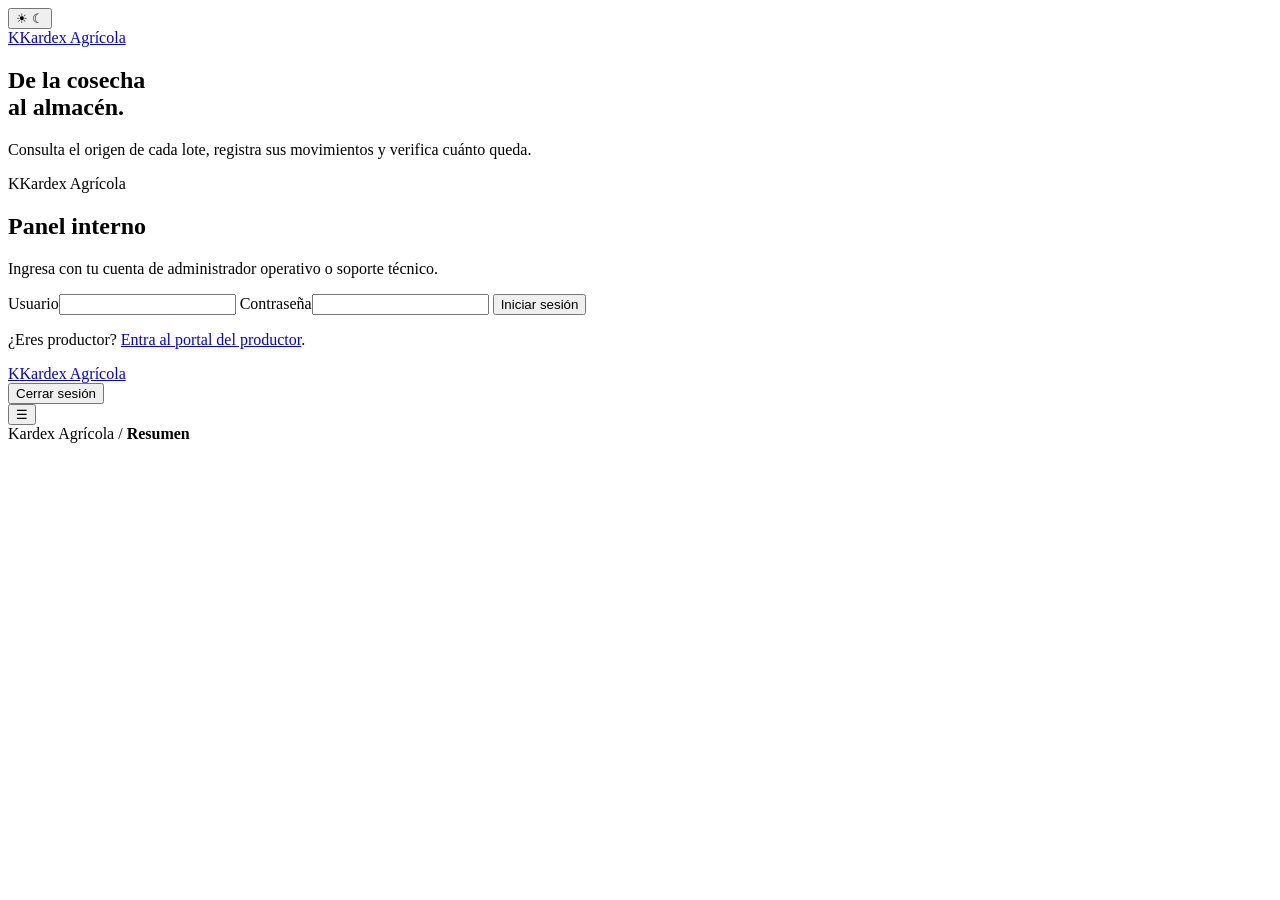
==== src/static/admin/index.html @ aaa024fa "Restaura el soporte por WhatsApp y el panel interno" ====
<!doctype html>
<html lang="es" data-theme="light">
<head>
  <meta charset="utf-8">
  <meta name="viewport" content="width=device-width, initial-scale=1">
  <title>Kardex Agrícola · Panel interno</title>
  <link rel="stylesheet" href="/admin/static/styles.css">
  <link rel="stylesheet" href="/inicio/static/acopio.css">
  <script defer src="/inicio/static/acopio.js"></script>
  <script defer src="/admin/static/app.js"></script>
</head>
<body>
  <div id="toast" class="toast" role="status" aria-live="polite"></div>
  <button id="theme-toggle" class="theme-toggle" type="button" aria-label="Cambiar tema">
    <span class="theme-ico theme-ico-sun" aria-hidden="true">☀</span>
    <span class="theme-ico theme-ico-moon" aria-hidden="true">☾</span>
  </button>

  <section id="auth-screen" class="auth-layout">
    <div class="auth-visual">
      <a class="brand brand-light" href="/"><span class="brand-mark" aria-hidden="true">K</span>Kardex Agrícola</a>
      <div class="auth-message">
        <h1>De la cosecha<br>al almacén.</h1>
        <p>Consulta el origen de cada lote, registra sus movimientos y verifica cuánto queda.</p>
      </div>
    </div>
    <div class="auth-panel">
      <div class="auth-mobile-brand brand"><span class="brand-mark" aria-hidden="true">K</span>Kardex Agrícola</div>
      <section class="auth-card">
        <h2>Panel interno</h2>
        <p class="muted">Ingresa con tu cuenta de administrador operativo o soporte técnico.</p>
        <form id="login-form" class="form-stack">
          <label>Usuario<input name="username" autocomplete="username" required></label>
          <label>Contraseña<input name="password" type="password" autocomplete="current-password" required></label>
          <button class="btn btn-primary btn-full" type="submit">Iniciar sesión</button>
        </form>
        <p class="auth-help">¿Eres productor? <a href="/portal">Entra al portal del productor</a>.</p>
      </section>
    </div>
  </section>

  <div id="app-shell" class="app-shell hidden">
    <aside class="sidebar" id="sidebar">
      <a href="/" class="brand brand-light"><span class="brand-mark" aria-hidden="true">K</span>Kardex Agrícola</a>
      <button hidden type="button" class="btn btn-soft" id="aviso-solicitudes" data-page="clients" aria-live="polite"></button>
      <nav id="side-nav" aria-label="Panel interno"></nav>
      <div class="sidebar-bottom">
        <div class="profile-mini">
          <div class="avatar" id="user-avatar" aria-hidden="true"></div>
          <div><strong id="side-user"></strong><small id="side-role"></small></div>
        </div>
        <button id="logout-btn" class="logout-btn" type="button">Cerrar sesión</button>
      </div>
    </aside>
    <main class="main-area">
      <header class="topbar">
        <button id="menu-toggle" class="icon-btn mobile-only" aria-label="Abrir menú" type="button">☰</button>
        <div>
          <div class="breadcrumb">Kardex Agrícola <span>/</span> <b id="page-crumb">Resumen</b></div>
          <div class="top-date" id="today-label"></div>
        </div>
      </header>
      <div class="content" id="page-content"></div>
    </main>
  </div>
  <dialog id="action-dialog" class="action-dialog" aria-labelledby="dialog-title">
    <div class="panel-head">
      <h3 id="dialog-title"></h3>
      <button class="btn btn-soft" id="dialog-close" type="button" aria-label="Cerrar diálogo">Cerrar</button>
    </div>
    <div id="dialog-content"></div>
  </dialog>
</body>
</html>
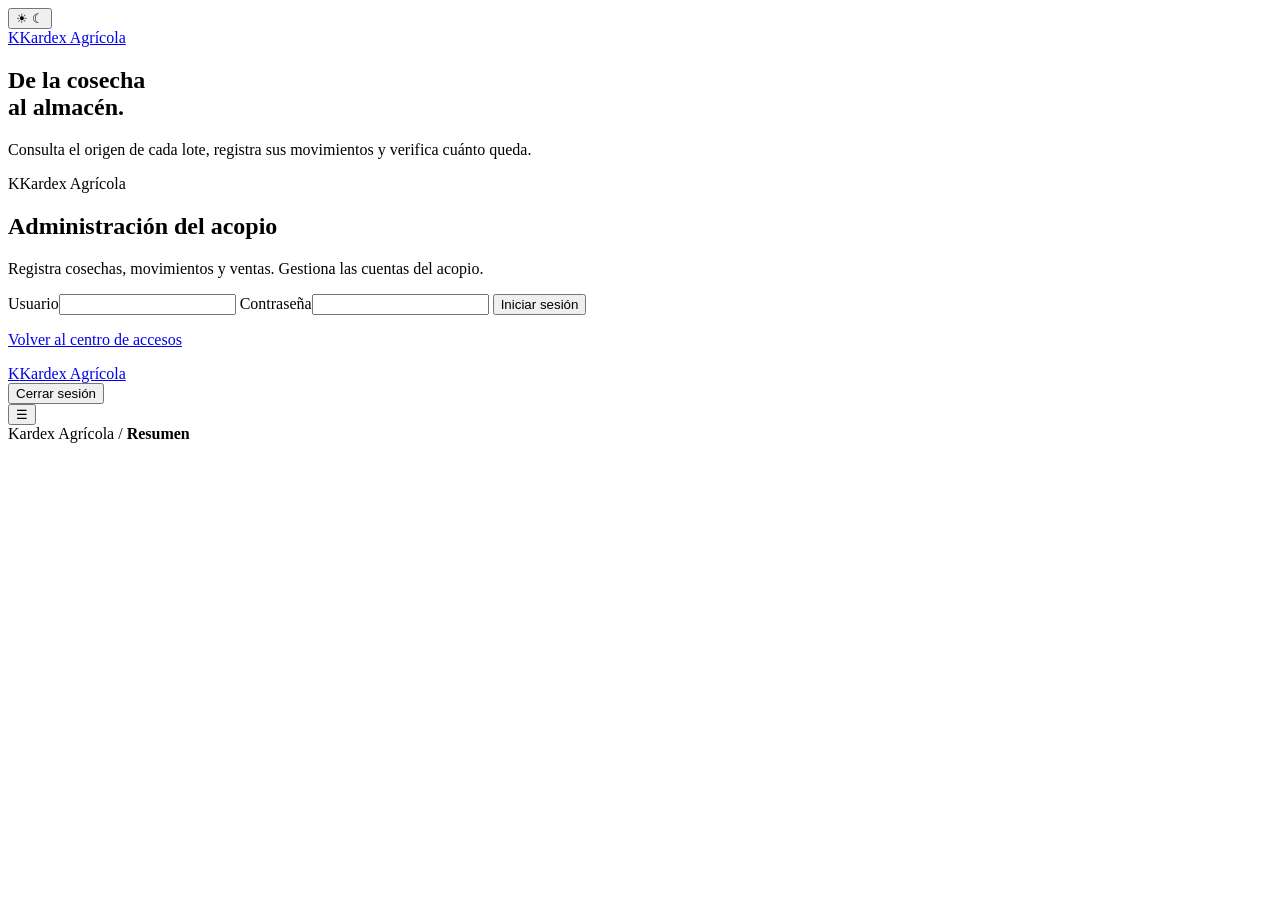
==== commit 58310a3f: "Separa trabajador, administrador, dueño y acceso local del creador" ====
--- a/src/static/admin/index.html
+++ b/src/static/admin/index.html
@@ -3,11 +3,11 @@
 <head>
   <meta charset="utf-8">
   <meta name="viewport" content="width=device-width, initial-scale=1">
-  <title>Kardex Agrícola · Panel interno</title>
-  <link rel="stylesheet" href="/admin/static/styles.css">
+  <title>Kardex Agrícola · Administración del acopio</title>
+  <link rel="stylesheet" href="/admin/static/styles.css?v=2026.11.25.2">
   <link rel="stylesheet" href="/inicio/static/acopio.css">
   <script defer src="/inicio/static/acopio.js"></script>
-  <script defer src="/admin/static/app.js"></script>
+  <script defer src="/admin/static/app.js?v=2026.11.25.2"></script>
 </head>
 <body>
   <div id="toast" class="toast" role="status" aria-live="polite"></div>
@@ -27,14 +27,14 @@
     <div class="auth-panel">
       <div class="auth-mobile-brand brand"><span class="brand-mark" aria-hidden="true">K</span>Kardex Agrícola</div>
       <section class="auth-card">
-        <h2>Panel interno</h2>
-        <p class="muted">Ingresa con tu cuenta de administrador operativo o soporte técnico.</p>
+        <h2>Administración del acopio</h2>
+        <p class="muted">Registra cosechas, movimientos y ventas. Gestiona las cuentas del acopio.</p>
         <form id="login-form" class="form-stack">
           <label>Usuario<input name="username" autocomplete="username" required></label>
           <label>Contraseña<input name="password" type="password" autocomplete="current-password" required></label>
           <button class="btn btn-primary btn-full" type="submit">Iniciar sesión</button>
         </form>
-        <p class="auth-help">¿Eres productor? <a href="/portal">Entra al portal del productor</a>.</p>
+        <p class="auth-help"><a href="/">Volver al centro de accesos</a></p>
       </section>
     </div>
   </section>
@@ -43,7 +43,7 @@
     <aside class="sidebar" id="sidebar">
       <a href="/" class="brand brand-light"><span class="brand-mark" aria-hidden="true">K</span>Kardex Agrícola</a>
       <button hidden type="button" class="btn btn-soft" id="aviso-solicitudes" data-page="clients" aria-live="polite"></button>
-      <nav id="side-nav" aria-label="Panel interno"></nav>
+      <nav id="side-nav" aria-label="Administración del acopio"></nav>
       <div class="sidebar-bottom">
         <div class="profile-mini">
           <div class="avatar" id="user-avatar" aria-hidden="true"></div>
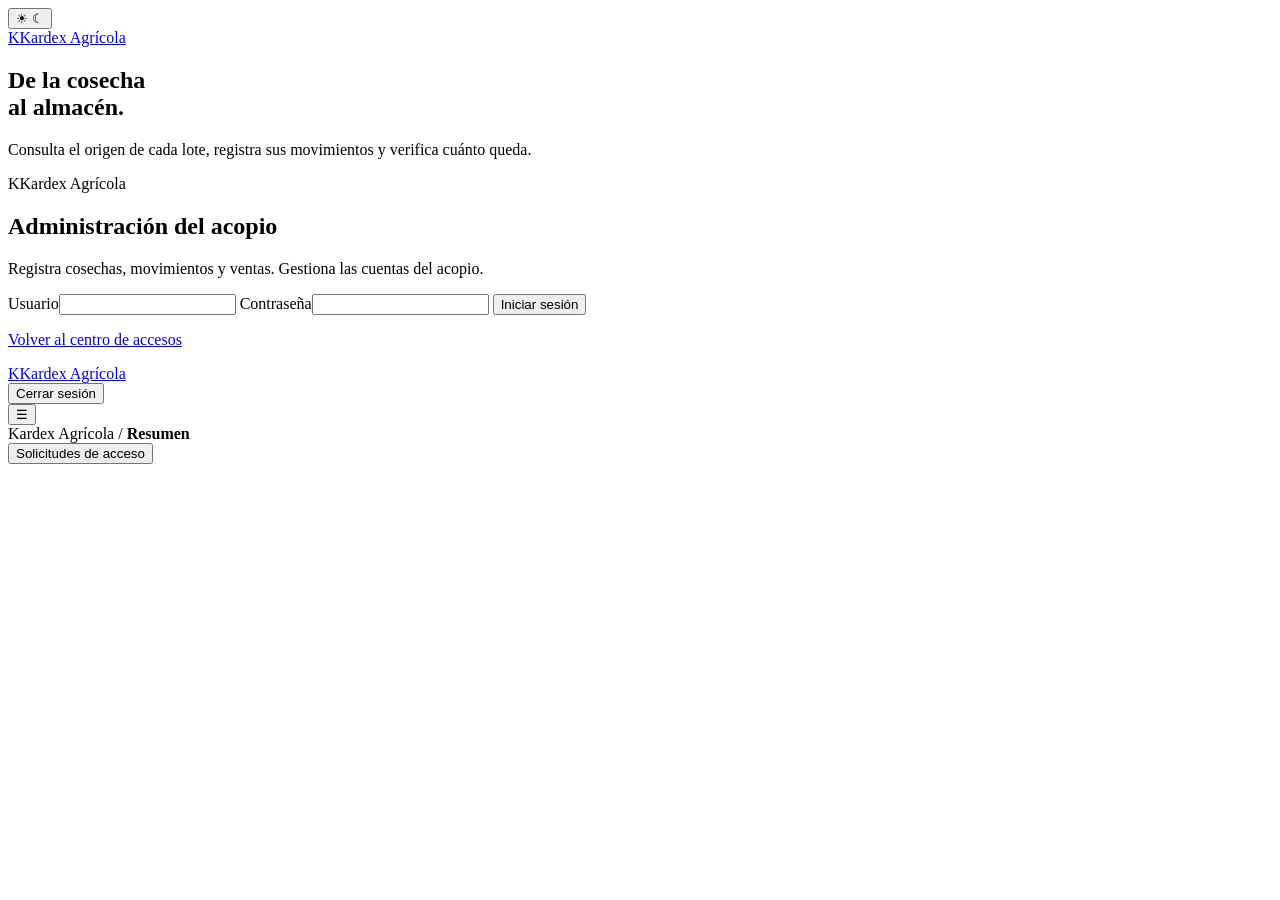
==== commit 8ca55748: "Organiza Dirección por mes y día, distingue los indicadores y destaca las solicitudes" ====
--- a/src/static/admin/index.html
+++ b/src/static/admin/index.html
@@ -4,10 +4,10 @@
   <meta charset="utf-8">
   <meta name="viewport" content="width=device-width, initial-scale=1">
   <title>Kardex Agrícola · Administración del acopio</title>
-  <link rel="stylesheet" href="/admin/static/styles.css?v=2026.11.25.2">
-  <link rel="stylesheet" href="/inicio/static/acopio.css">
-  <script defer src="/inicio/static/acopio.js"></script>
-  <script defer src="/admin/static/app.js?v=2026.11.25.2"></script>
+  <link rel="stylesheet" href="/admin/static/styles.css?v=roles-20261125b">
+  <link rel="stylesheet" href="/inicio/static/acopio.css?v=roles-20261125b">
+  <script defer src="/inicio/static/acopio.js?v=finca1"></script>
+  <script defer src="/admin/static/app.js?v=2026.11.25.4"></script>
 </head>
 <body>
   <div id="toast" class="toast" role="status" aria-live="polite"></div>
@@ -42,7 +42,6 @@
   <div id="app-shell" class="app-shell hidden">
     <aside class="sidebar" id="sidebar">
       <a href="/" class="brand brand-light"><span class="brand-mark" aria-hidden="true">K</span>Kardex Agrícola</a>
-      <button hidden type="button" class="btn btn-soft" id="aviso-solicitudes" data-page="clients" aria-live="polite"></button>
       <nav id="side-nav" aria-label="Administración del acopio"></nav>
       <div class="sidebar-bottom">
         <div class="profile-mini">
@@ -59,6 +58,7 @@
           <div class="breadcrumb">Kardex Agrícola <span>/</span> <b id="page-crumb">Resumen</b></div>
           <div class="top-date" id="today-label"></div>
         </div>
+        <button type="button" class="btn btn-soft" id="aviso-solicitudes" data-page="clients" aria-live="polite">Solicitudes de acceso</button>
       </header>
       <div class="content" id="page-content"></div>
     </main>
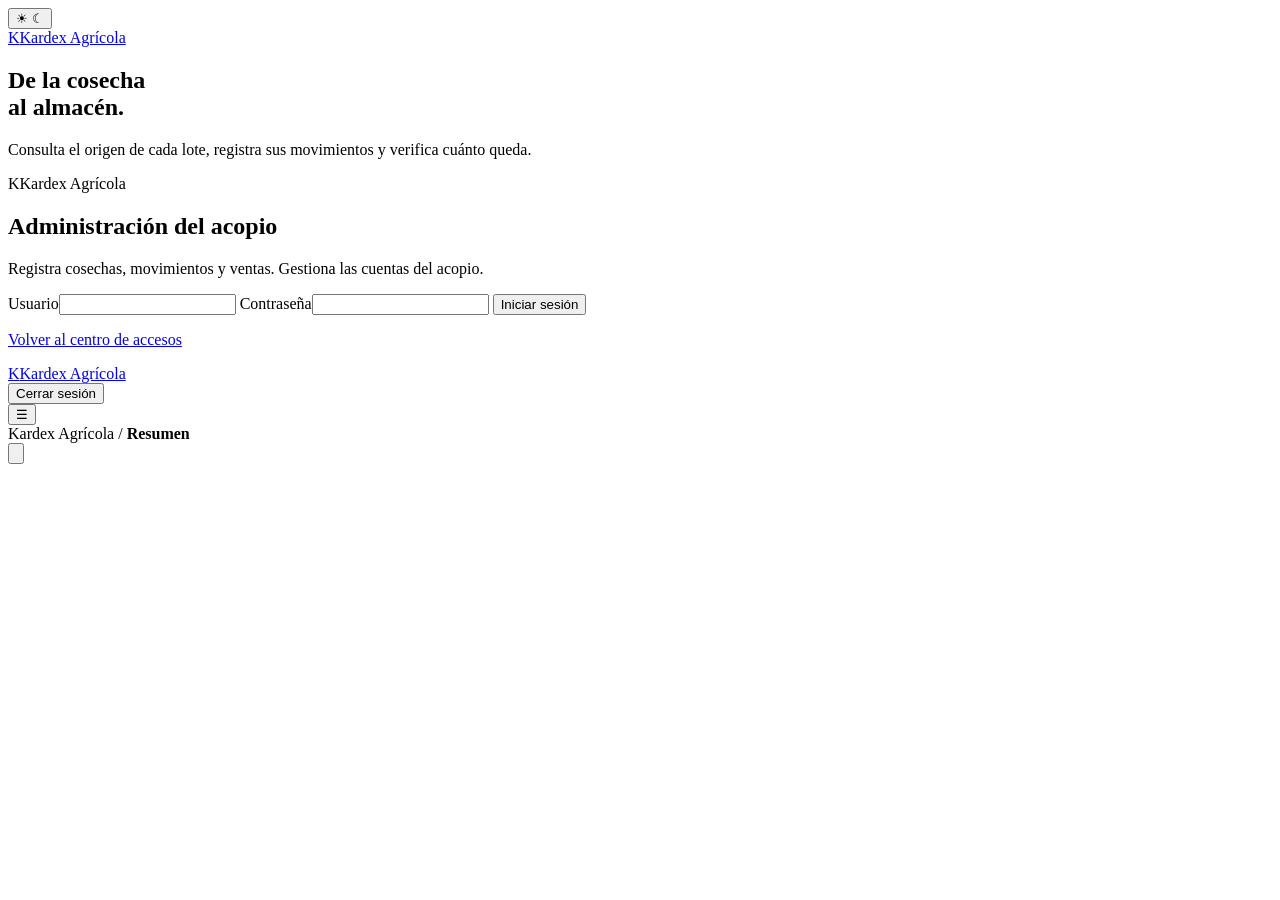
==== commit 64a8f7d4: "Mejora el contraste de cosechas y presenta las solicitudes en una campana" ====
--- a/src/static/admin/index.html
+++ b/src/static/admin/index.html
@@ -4,10 +4,10 @@
   <meta charset="utf-8">
   <meta name="viewport" content="width=device-width, initial-scale=1">
   <title>Kardex Agrícola · Administración del acopio</title>
-  <link rel="stylesheet" href="/admin/static/styles.css?v=roles-20261125b">
+  <link rel="stylesheet" href="/admin/static/styles.css?v=cosecha-20261125c">
   <link rel="stylesheet" href="/inicio/static/acopio.css?v=roles-20261125b">
   <script defer src="/inicio/static/acopio.js?v=finca1"></script>
-  <script defer src="/admin/static/app.js?v=2026.11.25.4"></script>
+  <script defer src="/admin/static/app.js?v=2026.11.25.5"></script>
 </head>
 <body>
   <div id="toast" class="toast" role="status" aria-live="polite"></div>
@@ -58,7 +58,13 @@
           <div class="breadcrumb">Kardex Agrícola <span>/</span> <b id="page-crumb">Resumen</b></div>
           <div class="top-date" id="today-label"></div>
         </div>
-        <button type="button" class="btn btn-soft" id="aviso-solicitudes" data-page="clients" aria-live="polite">Solicitudes de acceso</button>
+        <button type="button" class="notification-bell" id="aviso-solicitudes" data-page="clients"
+                aria-label="Consultar solicitudes de acceso" title="Consultar solicitudes de acceso">
+          <svg viewBox="0 0 24 24" fill="none" stroke="currentColor" stroke-width="1.8" stroke-linecap="round" stroke-linejoin="round" aria-hidden="true" focusable="false">
+            <path d="M18 8a6 6 0 0 0-12 0c0 7-3 8-3 9h18c0-1-3-2-3-9Z"/><path d="M10 20a2.2 2.2 0 0 0 4 0"/>
+          </svg>
+          <span class="notification-count" id="contador-solicitudes" hidden aria-hidden="true"></span>
+        </button>
       </header>
       <div class="content" id="page-content"></div>
     </main>
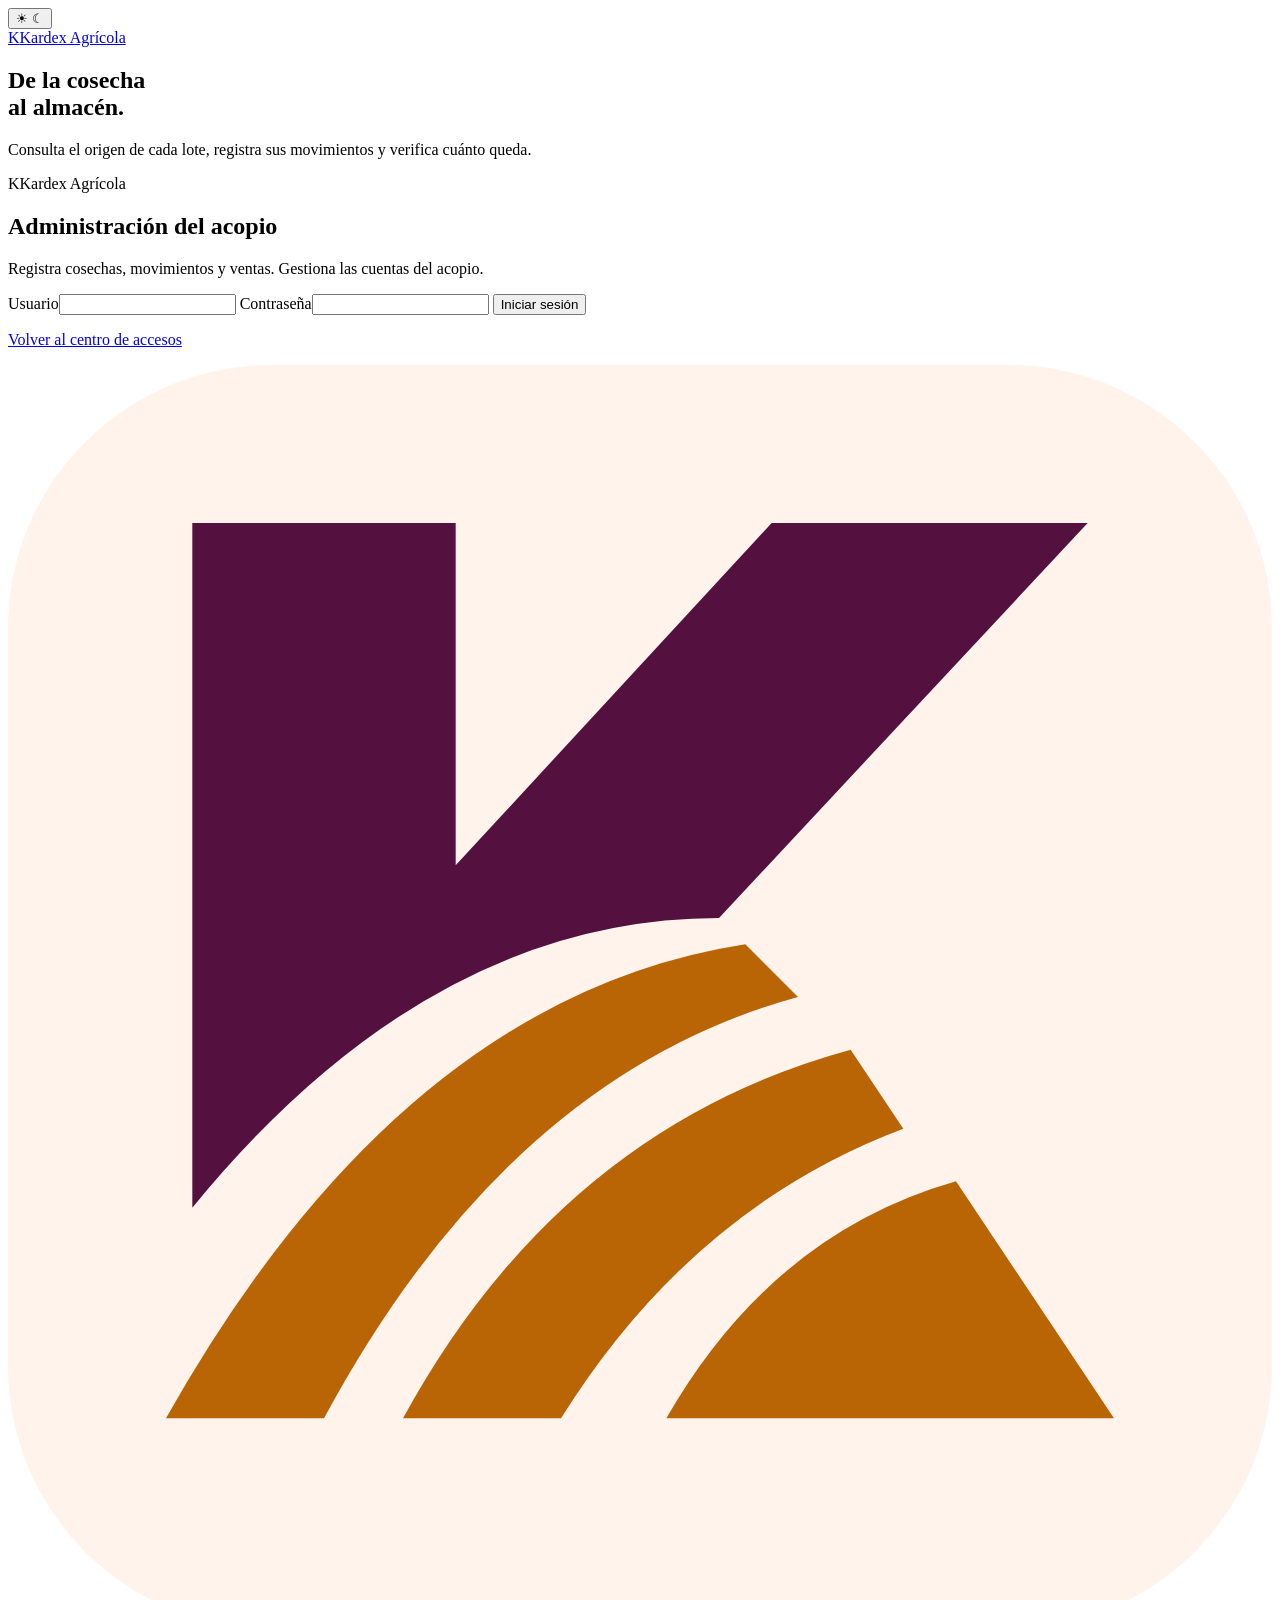
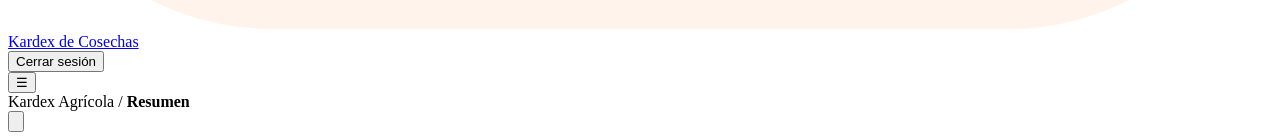
==== commit 6211f015: "Agrupa el menú lateral de Administración bajo Kardex de Cosechas" ====
--- a/src/static/admin/index.html
+++ b/src/static/admin/index.html
@@ -4,10 +4,10 @@
   <meta charset="utf-8">
   <meta name="viewport" content="width=device-width, initial-scale=1">
   <title>Kardex Agrícola · Administración del acopio</title>
-  <link rel="stylesheet" href="/admin/static/styles.css?v=cosecha-20261125c">
+  <link rel="stylesheet" href="/admin/static/styles.css?v=navegacion-20261125e">
   <link rel="stylesheet" href="/inicio/static/acopio.css?v=roles-20261125b">
   <script defer src="/inicio/static/acopio.js?v=finca1"></script>
-  <script defer src="/admin/static/app.js?v=2026.11.25.5"></script>
+  <script defer src="/admin/static/app.js?v=2026.11.25.6"></script>
 </head>
 <body>
   <div id="toast" class="toast" role="status" aria-live="polite"></div>
@@ -41,7 +41,14 @@
 
   <div id="app-shell" class="app-shell hidden">
     <aside class="sidebar" id="sidebar">
-      <a href="/" class="brand brand-light"><span class="brand-mark" aria-hidden="true">K</span>Kardex Agrícola</a>
+      <a href="/" class="brand brand-light">
+        <svg class="sidebar-emblem" viewBox="0 0 48 48" aria-hidden="true" focusable="false">
+          <rect width="48" height="48" rx="10" fill="#fff3eb"/>
+          <path d="M7 6h10v13L29 6h12L27 21Q16 21 7 32Z" fill="#54103e"/>
+          <path d="M6 40q9-16 22-18l2 2Q19 27 12 40zm9 0q6-11 17-14l2 3q-8 3-13 11zm10 0q4-7 11-9l6 9z" fill="#b96506"/>
+        </svg>
+        <span>Kardex de Cosechas</span>
+      </a>
       <nav id="side-nav" aria-label="Administración del acopio"></nav>
       <div class="sidebar-bottom">
         <div class="profile-mini">
@@ -53,7 +60,7 @@
     </aside>
     <main class="main-area">
       <header class="topbar">
-        <button id="menu-toggle" class="icon-btn mobile-only" aria-label="Abrir menú" type="button">☰</button>
+        <button id="menu-toggle" aria-controls="sidebar" aria-expanded="false" class="icon-btn mobile-only" aria-label="Abrir menú" type="button">☰</button>
         <div>
           <div class="breadcrumb">Kardex Agrícola <span>/</span> <b id="page-crumb">Resumen</b></div>
           <div class="top-date" id="today-label"></div>
